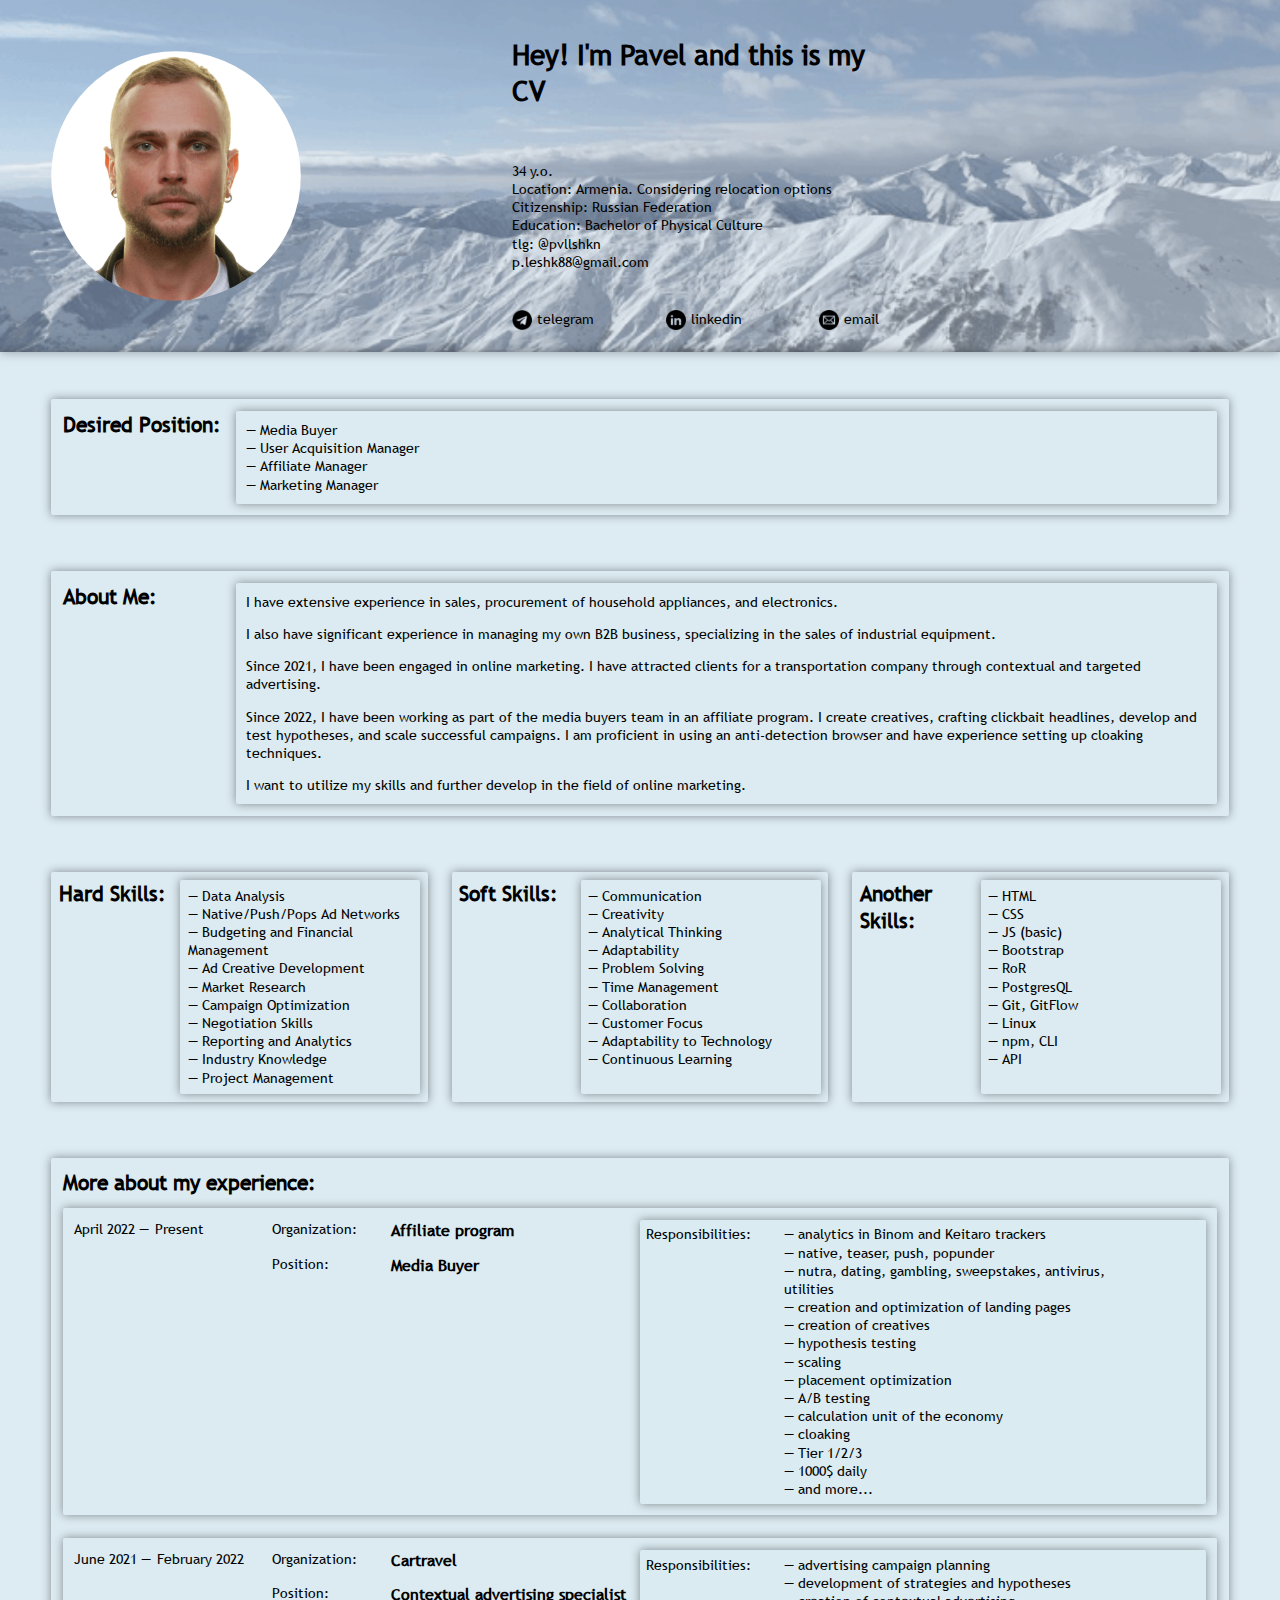
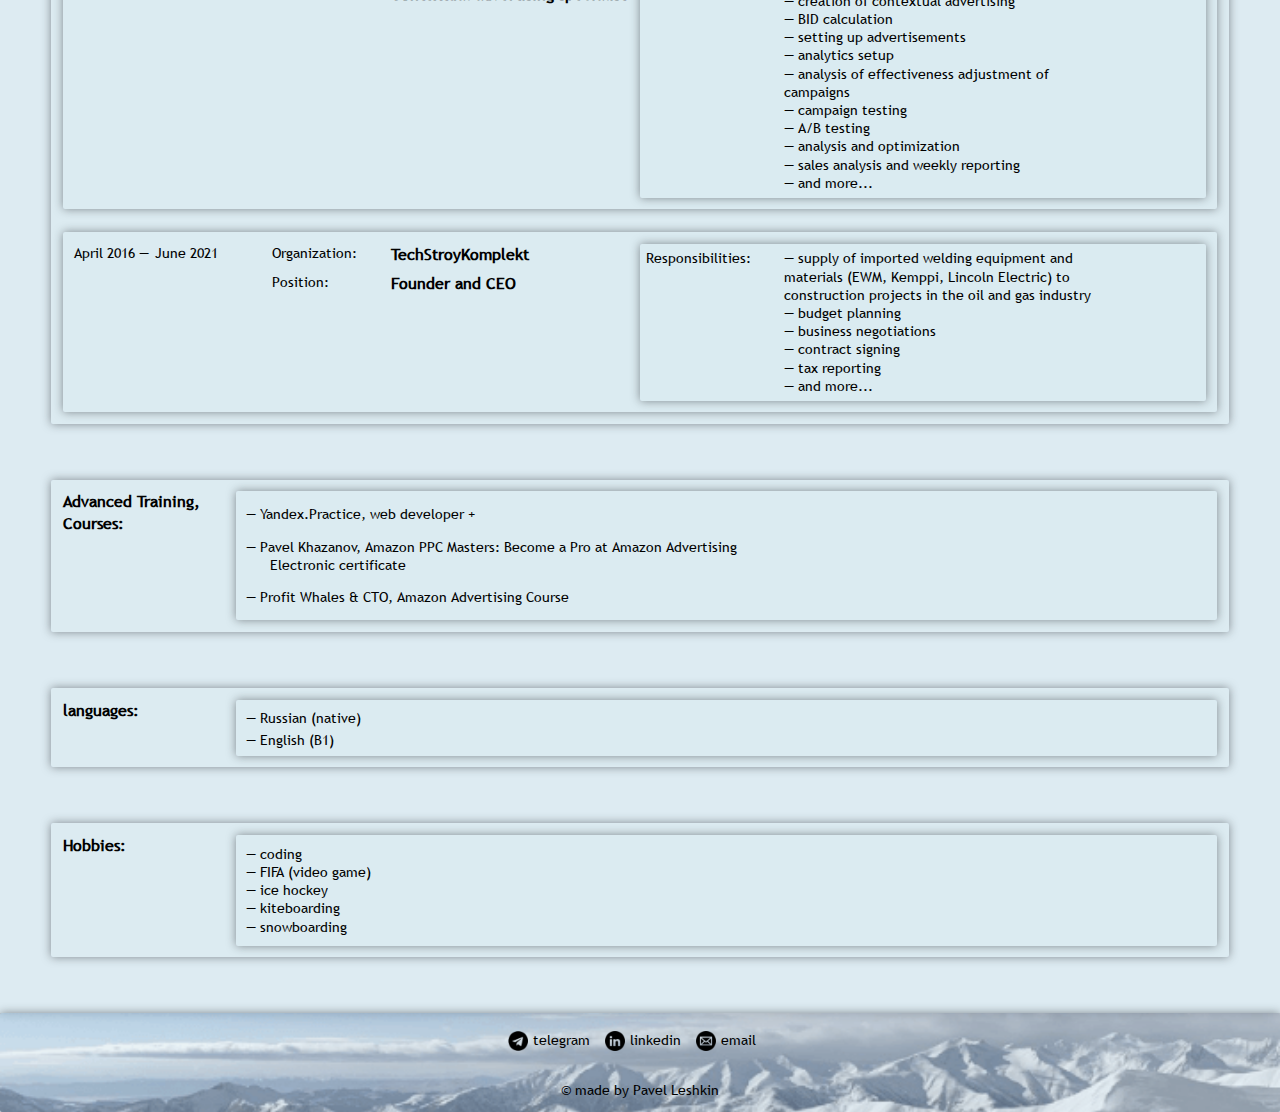
==== index.html @ 6ae7653a "added new name" ====
<!DOCTYPE html>
<html lang="en">

<head>
    <meta charset="UTF-8">
    <meta http-equiv="X-UA-Compatible" content="IE=edge">
    <meta name="viewport" content="width=device-width, initial-scale=1.0">
    <title>CV Leshkin Pavel</title>
    <link rel="stylesheet" href="styles/styles.css">
</head>

<body class="body">

    <header class="header">

        <img class="photo" src="img/me.png">

        <div class="description">

            <h1 class="name">Hey! I'm Pavel and this is my CV</h1>

            <div class="name_description">

                <p class="text">34 y.o.</p>
                <p class="text">Location: Armenia. Considering relocation options</p>
                <p class="text">Citizenship: Russian Federation</p>
                <p class="text">Education: Bachelor of Physical Culture</p>
                <p class="text">tlg: @pvllshkn</p>
                <p class="text">p.leshk88@gmail.com</p>

            </div>

            <div class="contact">

                <div class="contact_links">

                    <a class="contact_link" target="_blank" href="https://t.me/pvllshkn">
                        <img class="contact_icon" src="img/telegramblack.png">
                        telegram</a>

                    <a class="contact_link" target="_blank" href="http://linkedin.com/in/pavel-leshkin">
                        <img class="contact_icon" src="img/linkedinblack.png">
                        linkedin</a>

                    <a class="contact_link" target="_blank" href="mailto:p.leshk88@gmail.com">
                        <img class="contact_icon" src="img/emailblack.png">
                        email</a>

                </div>

            </div>

        </div>

    </header>

    <section class="container">

        <div class="job">

            <h2 class="job_position">Desired Position:</h2>

            <ul class="job_position_text">

                <li>&mdash; Media Buyer</li>
                <li>&mdash; User Acquisition Manager</li>
                <li>&mdash; Affiliate Manager</li>
                <li>&mdash; Marketing Manager</li>

            </ul>

        </div>

        <div class="about">

            <h2 class="adout_title">About Me:</h2>

            <div class="about_description">
                
                <p>I have extensive experience in sales,
                    procurement of household appliances, and electronics.</p>
                <p>
                    I also have significant experience in managing my own B2B business,
                    specializing in the sales of industrial equipment.
                </p>
                <p>
                    Since 2021, I have been engaged in online marketing. I have attracted
                    clients for a transportation company through contextual and targeted advertising.
                </p>
                <p>
                    Since 2022, I have been working as part of the media buyers team in an affiliate program.
                    I create creatives, crafting clickbait headlines, develop and test hypotheses,
                    and scale successful campaigns. I am proficient in using an anti-detection browser and have
                    experience setting up cloaking techniques.
                </p>
                <p>
                    I want to utilize my skills and further develop in the field of online marketing.
                </p>

            </div>

        </div>

        <div class="skills">

            <div class="skills_box">

                <h2 class="skills_title">Hard Skills:</h2>

                <ul class="skills_description">

                    <li>&mdash; Data Analysis</li>
                    <li>&mdash; Native/Push/Pops Ad Networks</li>
                    <li>&mdash; Budgeting and Financial Management</li>
                    <li>&mdash; Ad Creative Development</li>
                    <li>&mdash; Market Research</li>
                    <li>&mdash; Campaign Optimization</li>
                    <li>&mdash; Negotiation Skills</li>
                    <li>&mdash; Reporting and Analytics</li>
                    <li>&mdash; Industry Knowledge</li>
                    <li>&mdash; Project Management</li>

                </ul>

            </div>

            <div class="skills_box">

                <h2 class="skills_title">Soft Skills:</h2>

                <ul class="skills_description">

                    <li>&mdash; Communication</li>
                    <li>&mdash; Creativity</li>
                    <li>&mdash; Analytical Thinking</li>
                    <li>&mdash; Adaptability</li>
                    <li>&mdash; Problem Solving</li>
                    <li>&mdash; Time Management</li>
                    <li>&mdash; Collaboration</li>
                    <li>&mdash; Customer Focus</li>
                    <li>&mdash; Adaptability to Technology</li>
                    <li>&mdash; Continuous Learning</li>

                </ul>

            </div>

            <div class="skills_box">

                <h2 class="skills_title">Another Skills:</h2>

                <ul class="skills_description">

                    <li>&mdash; HTML</li>
                    <li>&mdash; CSS</li>
                    <li>&mdash; JS (basic)</li>
                    <li>&mdash; Bootstrap</li>
                    <li>&mdash; RoR</li>
                    <li>&mdash; PostgresQL</li>
                    <li>&mdash; Git, GitFlow</li>
                    <li>&mdash; Linux</li>
                    <li>&mdash; npm, CLI</li>
                    <li>&mdash; API</li>

                </ul>

            </div>

        </div>


        <div class="experience">

            <h2 class="experience_title">More about my experience:</h2>

            <div class="experience_box">

                <div class="experience_date">

                    <p class="experience_date_start">April 2022 &mdash;</p>
                    <p class="experience_date_end">Present</p>

                </div>

                <div class="experience_text">

                    <div class="experience_text_org">

                        <p>Organization: </p>
                        <h3>Affiliate program</h3>

                    </div>

                    <div class="experience_text_pos">

                        <p>Position: </p>
                        <h3>Media Buyer</h3>

                    </div>

                </div>

                <div class="experience_respons">

                    <p class="experience_respons_title">Responsibilities:</p>

                    <div class="experience_respons_text">

                        <p>&mdash; analytics in Binom and Keitaro trackers</p>
                        <p>&mdash; native, teaser, push, popunder</p>
                        <p>&mdash; nutra, dating, gambling, sweepstakes, antivirus, utilities</p>
                        <p>&mdash; creation and optimization of landing pages</p>
                        <p>&mdash; creation of creatives</p>
                        <p>&mdash; hypothesis testing</p>
                        <p>&mdash; scaling</p>
                        <p>&mdash; placement optimization</p>
                        <p>&mdash; A/B testing</p>
                        <p>&mdash; calculation unit of the economy</p>
                        <p>&mdash; cloaking</p>
                        <p>&mdash; Tier 1/2/3</p>
                        <p>&mdash; 1000$ daily</p>
                        <p>&mdash; and more...</p>

                    </div>

                </div>

            </div>

            <div class="experience_box">

                <div class="experience_date">

                    <p class="experience_date_start">June 2021 &mdash;</p>
                    <p class="experience_date_end">February 2022</p>

                </div>

                <div class="experience_text">

                    <div class="experience_text_org">

                        <p>Organization: </p>
                        <h3>Cartravel</h3>

                    </div>

                    <div class="experience_text_pos">

                        <p>Position: </p>
                        <h3>Contextual advertising specialist</h3>

                    </div>

                </div>

                <div class="experience_respons">

                    <p class="experience_respons_title">Responsibilities:</p>

                    <div class="experience_respons_text">

                        <p>&mdash; advertising campaign planning</p>
                        <p>&mdash; development of strategies and hypotheses</p>
                        <p>&mdash; creation of contextual advertising</p>
                        <p>&mdash; BID calculation</p>
                        <p>&mdash; setting up advertisements</p>
                        <p>&mdash; analytics setup</p>
                        <p>&mdash; analysis of effectiveness adjustment of campaigns</p>
                        <p>&mdash; campaign testing</p>
                        <p>&mdash; A/B testing</p>
                        <p>&mdash; analysis and optimization</p>
                        <p>&mdash; sales analysis and weekly reporting</p>
                        <p>&mdash; and more...</p>

                    </div>

                </div>

            </div>

            <div class="experience_box">

                <div class="experience_date">

                    <p class="experience_date_start">April 2016 &mdash;</p>
                    <p class="experience_date_end">June 2021</p>

                </div>

                <div class="experience_text">

                    <div class="experience_text_org">

                        <p>Organization: </p>
                        <h3>TechStroyKomplekt</h3>

                    </div>

                    <div class="experience_text_pos">

                        <p>Position: </p>
                        <h3>Founder and CEO</h3>

                    </div>

                </div>

                <div class="experience_respons">

                    <p class="experience_respons_title">Responsibilities:</p>

                    <div class="experience_respons_text">

                        <p>&mdash; supply of imported welding equipment and materials
                            (EWM, Kemppi, Lincoln Electric) to construction
                            projects in the oil and gas industry</p>
                        <p>&mdash; budget planning</p>
                        <p>&mdash; business negotiations</p>
                        <p>&mdash; contract signing</p>
                        <p>&mdash; tax reporting</p>
                        <p>&mdash; and more...</p>

                    </div>

                </div>

            </div>


        </div>

        <div class="training">

            <h3 class="training_title">Advanced Training, Courses:</h3>

            <div class="training_box">

                <div class="training_desccription">

                    <p>&mdash; Yandex.Practice, web developer +</p>

                </div>

                <div class="training_desccription">

                    <p>&mdash; Pavel Khazanov, Amazon PPC Masters: Become a Pro at Amazon Advertising</p>

                    <a class="training_link"
                        href="https://www.udemy.com/certificate/UC-a00df7f3-8e9f-4298-9ca5-bf62d3773123/"
                        target="_blank">
                        Electronic certificate
                    </a>

                </div>

                <div class="training_desccription">

                    <p>&mdash; Profit Whales & CTO, Amazon Advertising Course</p>

                </div>

            </div>

        </div>

        <div class="languages">

            <h3 class="languages_title">languages:</h3>

            <div class="languages_text">

                <p>&mdash; Russian (native)</p>
                <p>&mdash; English (B1)</p>

            </div>

        </div>

        <div class="hobbies">

            <h3 class="hobbies_title">Hobbies:</h3>

            <div class="hobbies_description">

                <p>&mdash; coding</p>
                <p>&mdash; FIFA (video game)</p>
                <p>&mdash; ice hockey</p>
                <p>&mdash; kiteboarding</p>
                <p>&mdash; snowboarding</p>

            </div>

        </div>





    </section>

    <footer class="footer">

        <div class="footer_links">

            <a class="footer_link" target="_blank" href="https://t.me/pvllshkn">
                <img class="footer_icon" src="img/telegramblack.png">
                telegram</a>

            <a class="footer_link" target="_blank" href="http://linkedin.com/in/pavel-leshkin">
                <img class="footer_icon" src="img/linkedinblack.png">
                linkedin</a>

            <a class="footer_link" target="_blank" href="mailto:p.leshk88@gmail.com">
                <img class="footer_icon" src="img/emailblack.png">
                email</a>

        </div>

        <p>&copy; made by Pavel Leshkin</p>

    </footer>

</body>

</html>
---- styles/styles.css ----
@font-face {
    font-family: 'Trebuchet MS';
    font-style: normal;
    font-weight: normal;
    src: local('Trebuchet MS'), url('../fonts/trebuc.woff') format('woff');
}


@font-face {
    font-family: 'Trebuchet MS Italic';
    font-style: normal;
    font-weight: normal;
    src: local('Trebuchet MS Italic'), url('../fonts/Trebuchet-MS-Italic.woff') format('woff');
}

body {
    max-width: 1440px;
    font-family: 'Trebuchet MS', 'Trebuchet MS Italic', Helvetica, sans-serif;
    font-size: 14px;
    line-height: 1.3;
    display: grid;
    grid-template-columns: auto;
    margin: 0 auto;
    padding: 0;
    background-color: rgba(218, 232, 240, 0.812);
}

div {
    box-sizing: border-box;
}

a {
    text-decoration: none;
    cursor: pointer;
    color: inherit;
    margin: 5px 0;
}

a:hover {
    color: gray;
}

ul,
p,
h2,
h3 {
    margin: 0;
    padding: 0;
}

li {
    list-style-type: none;
}

.container {
    display: grid;
    grid-template-columns: auto;
    gap: 4em;
    padding: 0 4%;
    background-color: rgba(210, 231, 243, 0.213);
    box-shadow: 0 0 10px rgba(36, 40, 43, 0.5);
}

.header {
    background-image: url(../img/back2\ 2.png);
    background-size: cover;
    background-repeat: no-repeat;
    background-position: center;
    display: grid;
    grid-template-columns: 40% 60%;
    padding: 5px auto 5em 5em;
    justify-content: space-between;
    align-content: center;
    box-shadow: 0 0 10px rgba(36, 40, 43, 0.5);
}

.photo {
    max-width: 250px;
    max-height: 250px;
    border-radius: 50%;
    padding: 10%;
}

.description {
    display: flex;
    flex-direction: column;
    flex-wrap: wrap;
    justify-content: space-around;
    box-sizing: border-box;
}

.name {
    width: 50%;
    font-size: 2em;
}

.contact_links {
    display: grid;
    grid-template-columns: 20% 20% 20%;
}

.contact_link {
    display: flex;
    flex-direction: row;
    flex-wrap: nowrap;
    align-content: center;
    max-width: 30%;
}

.contact_icon {
    max-width: 20px;
    margin-right: 5px;
}

.job {
    max-width: 100%;
    display: grid;
    grid-template-columns: 15% 85%;
    box-sizing: border-box;
    margin: 4% 0 0;
    padding: 1%;
    border-radius: 2px;
    background-color: rgba(218, 234, 242, 0.213);
    box-shadow: 0 0 10px rgba(36, 40, 43, 0.5);
}

.job_position_text {
    padding: 1%;
    border-radius: 2px;
    background-color: rgba(218, 234, 242, 0.213);
    box-shadow: 0 0 10px rgba(36, 40, 43, 0.5);
}

.about {
    display: grid;
    grid-template-columns: 15% 85%;
    padding: 1% 1% 1%;
    box-sizing: border-box;
    border-radius: 2px;
    background-color: rgba(218, 234, 242, 0.213);
    box-shadow: 0 0 10px rgba(36, 40, 43, 0.5);
}

.about_description {
    display: flex;
    flex-direction: column;
    gap: 1em;
    padding: 1%;
    border-radius: 2px;
    background-color: rgba(218, 234, 242, 0.213);
    box-shadow: 0 0 10px rgba(36, 40, 43, 0.5);
}

.skills {
    display: grid;
    grid-template-columns: repeat(3, 32%);
    margin: 0;
    box-sizing: border-box;
    border-radius: 2px;
    justify-content: space-between;
}

.skills_box {
    display: flex;
    flex-direction: row;
    width: 100%;
    padding: 2%;
    border-radius: 2px;
    background-color: rgba(218, 234, 242, 0.213);
    box-shadow: 0 0 10px rgba(36, 40, 43, 0.5);
}

.skills_title {
    margin: 0;
    width: 35%;
}

.skills_description {
    width: 65%;
    padding: 2%;
    border-radius: 2px;
    background-color: rgba(218, 234, 242, 0.213);
    box-shadow: 0 0 10px rgba(36, 40, 43, 0.5);
}

.experience {
    display: flex;
    flex-direction: column;
    box-sizing: border-box;
    padding: 1% 1% 0;
    border-radius: 2px;
    background-color: rgba(218, 234, 242, 0.213);
    box-shadow: 0 0 10px rgba(36, 40, 43, 0.5);
}

.experience_title {
    margin: 0;
}

.experience_box {
    display: grid;
    grid-template-columns: 15% 30% 50%;
    gap: 1%;
    justify-content: space-between;
    margin: 1% 0;
    padding: 1%;
    border-radius: 2px;
    background-color: rgba(218, 234, 242, 0.213);
    box-shadow: 0 0 10px rgba(36, 40, 43, 0.5);
}

.experience_date {
    display: flex;
    flex-direction: row;
    flex-wrap: wrap;
    gap: 3%;
}

.experience_text {
    display: flex;
    flex-direction: column;
    gap: 10%;
    height: 50%;
    margin: 0;
}

.experience_text_org {
    display: grid;
    grid-template-columns: 30% 70%;
    gap: 5%;
}

.experience_text_pos {
    display: grid;
    grid-template-columns: 30% 70%;
    gap: 5%;
}

.experience_respons {
    display: grid;
    grid-template-columns: 25% 60%;
    padding: 1%;
    border-radius: 2px;
    background-color: rgba(218, 234, 242, 0.213);
    box-shadow: 0 0 10px rgba(36, 40, 43, 0.5);
}

.training {
    display: grid;
    grid-template-columns: 15% 85%;
    padding: 1%;
    border-radius: 2px;
    background-color: rgba(218, 234, 242, 0.213);
    box-shadow: 0 0 10px rgba(36, 40, 43, 0.5);
}

.training_box {
    display: grid;
    grid-template-rows: repeat(3, 1fr);
    gap: 10%;
    margin: 0;
    align-items: center;
    padding: 1%;
    border-radius: 2px;
    background-color: rgba(218, 234, 242, 0.213);
    box-shadow: 0 0 10px rgba(36, 40, 43, 0.5);
}

.training_link {
    margin-left: 2.5%;
}

.languages {
    display: grid;
    grid-template-columns: 15% 85%;
    padding: 1%;
    border-radius: 2px;
    background-color: rgba(218, 234, 242, 0.213);
    box-shadow: 0 0 10px rgba(36, 40, 43, 0.5);
}

.languages_text {
    display: grid;
    grid-template-rows: repeat(2, 1fr);
    gap: 10%;
    padding: 1%;
    border-radius: 2px;
    background-color: rgba(218, 234, 242, 0.213);
    box-shadow: 0 0 10px rgba(36, 40, 43, 0.5);
}

.hobbies {
    display: grid;
    grid-template-columns: 15% 85%;
    margin-bottom: 4em;
    padding: 1%;
    border-radius: 2px;
    background-color: rgba(218, 234, 242, 0.213);
    box-shadow: 0 0 10px rgba(36, 40, 43, 0.5);

}

.hobbies_description {
    display: flex;
    flex-direction: column;
    padding: 1%;
    border-radius: 2px;
    background-color: rgba(218, 234, 242, 0.213);
    box-shadow: 0 0 10px rgba(36, 40, 43, 0.5);
}

.footer {
    background-image: url(../img/back2\ 2.png);
    background-size: cover;
    background-repeat: no-repeat;
    background-position: center;
    max-width: 1440px;
    display: flex;
    flex-direction: column;
    flex-wrap: wrap;
    align-items: center;
    margin: 0;
    max-width: 100%;
    padding: 1%;
    border-radius: 2px;
    background-color: rgba(218, 234, 242, 0.213);
    box-shadow: 0 0 10px rgba(36, 40, 43, 0.5);
}

.footer_links {
    display: flex;
    flex-direction: row;
    flex-wrap: wrap;
    width: 60%;
    justify-content: center;
    margin-bottom: 2%;
}

.footer_link {
    display: flex;
    flex-direction: row;
    flex-wrap: nowrap;
    margin-right: 15px;
}

.footer_icon {
    max-width: 20px;
    margin-right: 5px;
}



@media screen and (max-width: 1024px) {

    .container {
        padding: 0 2%;
        gap: 3em;
    }

    .experience_date {
        display: block;
    }

}

@media screen and (max-width: 820px) {

    .photo {
        max-width: 200px;
    }

    .contact {
        grid-template-columns: 20% 40%;
        gap: 1em;
    }
    .experience_box {
        grid-template-columns: 15% 25% 55%;
    }

    .experience_text_org {
        display: flex;
        flex-direction: column;
    }

    .experience_text_pos {
        display: flex;
        flex-direction: column;
    }

    .experience_respons {
        gap: 5%;
    }
}

@media screen and (max-width: 620px) {

    .body {
        font-size: 1.1em;
    }

    .header {
        display: flex;
        flex-direction: column;
        justify-content: center;
        flex-direction: column;
    }


    .photo {
        max-width: 200px;
        margin: 0 auto;
    }

    .description {
        flex-direction: column;
        margin: 0 auto;
        padding: 2%;
    }

    .name {
        width: 100%;
        text-align: center;

    }

    .contact_links {
        grid-template-columns: 30% 30% 30%;
        justify-content: space-around;
    }

    .job {
        grid-template-columns: 40% 60%;
    }

    .about {
        display: flex;
        flex-direction: column;
    }

    .skills {
        display: flex;
        flex-direction: column; 
    }

    .experience_box {
        display: flex;
        flex-direction: column;
        gap: 1.5em;
        margin-bottom: 1.5em;
    }

    .experience_respons {
        grid-template-columns: 35% 60%;
    }

    .training {
        display: flex;
        flex-direction: column;
    }

    .training_box {
        gap: 5%;
    }

    .languages {
        grid-template-columns: 40% 60%;
    }

    .hobbies {
        grid-template-columns: 40% 60%;
    }

    .footer {
        height: 6em;
    }

    .footer_links {
        width: 100%;
    }

}

@media screen and (max-width: 414px) {
    
    .container {
        display: flex;
        flex-direction: column;
        padding: 0 1%;
        gap: 2.5em;
    }

    .job {
        margin-top: 2.5em;
    }

    .about_description {
        width: 100%;
    }

    .skills {
        gap: 2em;
    }

    .experience {
        gap: 1em;
    }

}
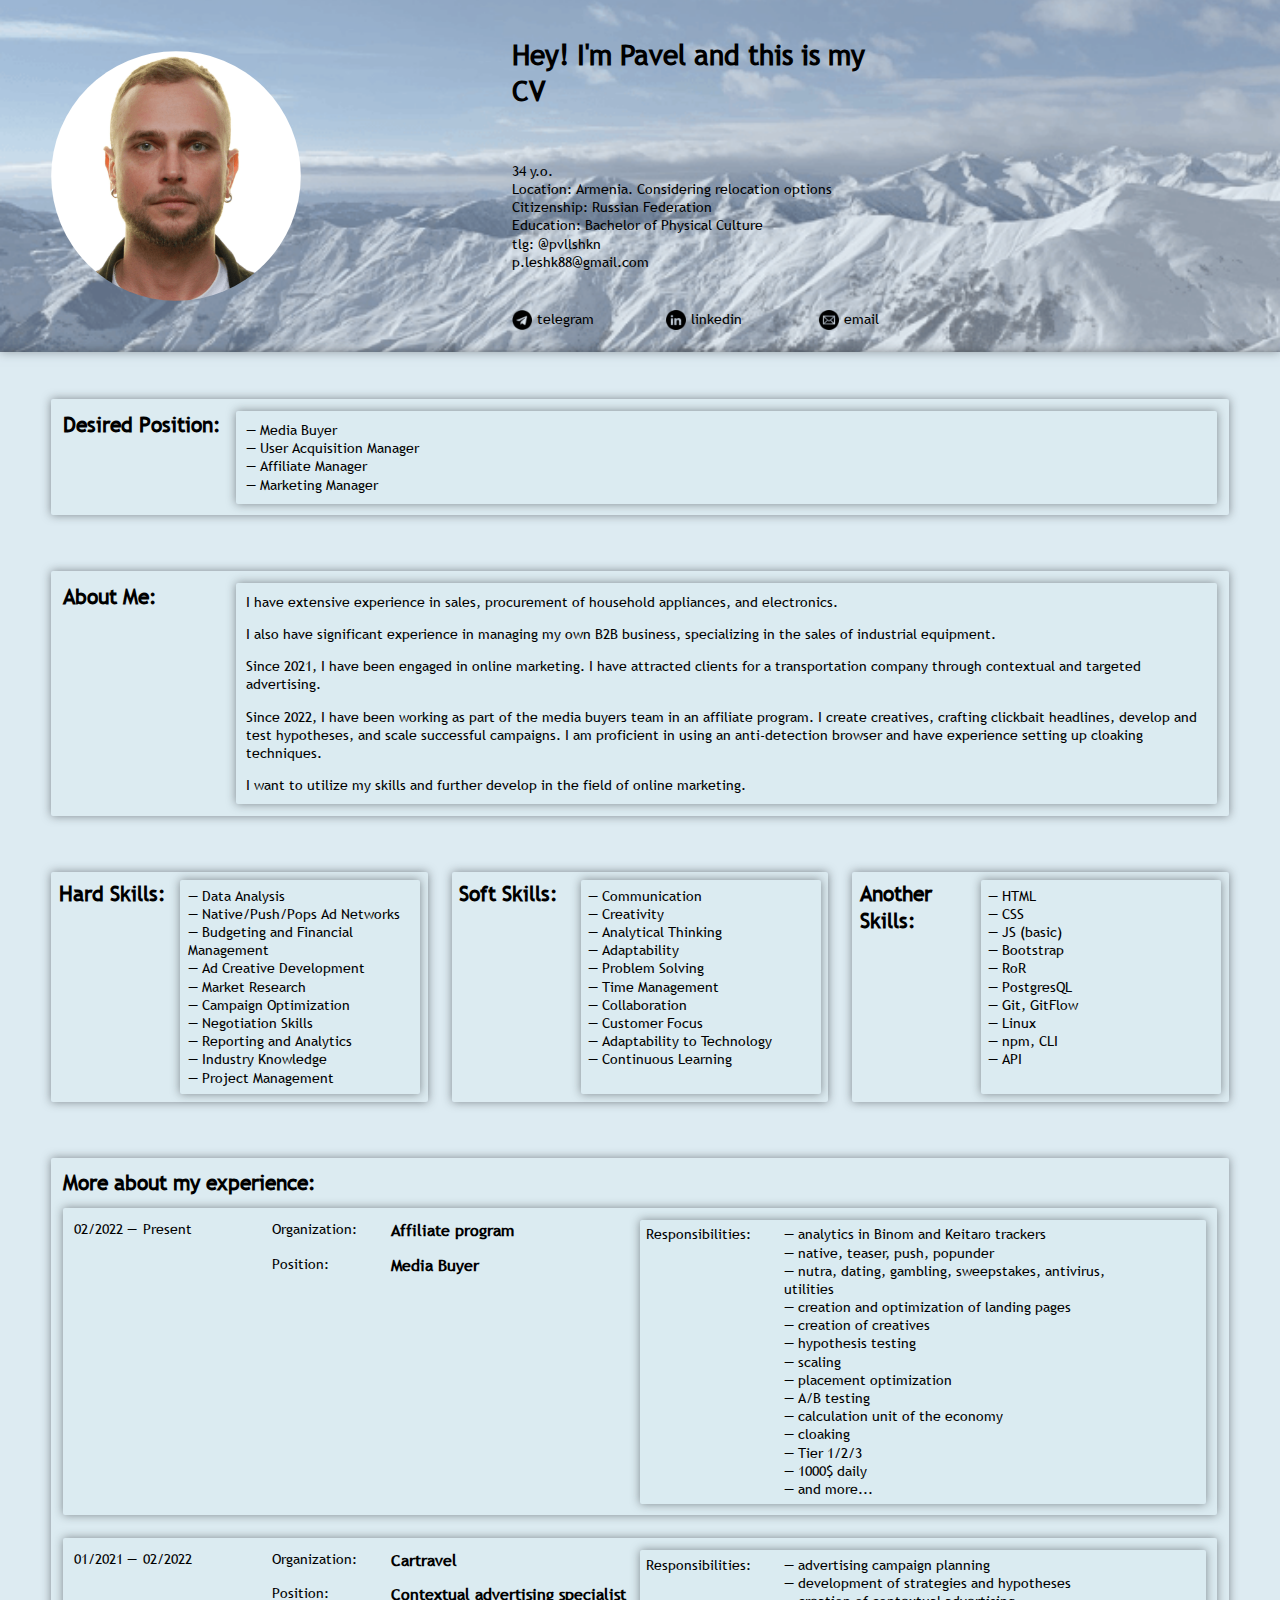
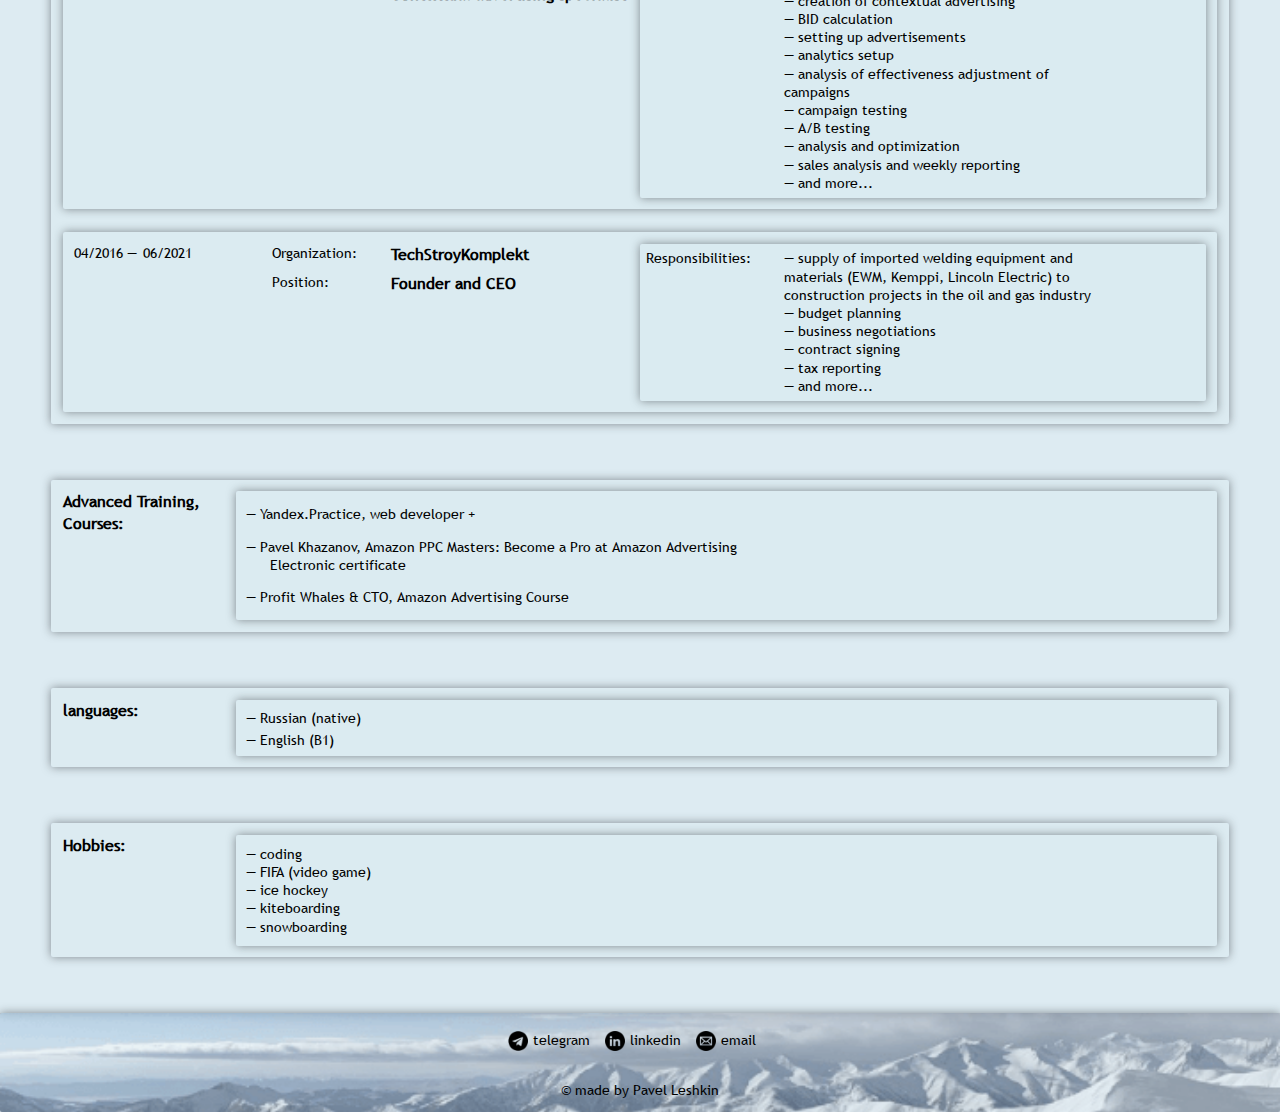
==== commit 3defd46f: "added nrw job date" ====
--- a/index.html
+++ b/index.html
@@ -177,7 +177,7 @@
 
                 <div class="experience_date">
 
-                    <p class="experience_date_start">April 2022 &mdash;</p>
+                    <p class="experience_date_start">02/2022 &mdash;</p>
                     <p class="experience_date_end">Present</p>
 
                 </div>
@@ -231,8 +231,8 @@
 
                 <div class="experience_date">
 
-                    <p class="experience_date_start">June 2021 &mdash;</p>
-                    <p class="experience_date_end">February 2022</p>
+                    <p class="experience_date_start">01/2021 &mdash;</p>
+                    <p class="experience_date_end">02/2022</p>
 
                 </div>
 
@@ -283,8 +283,8 @@
 
                 <div class="experience_date">
 
-                    <p class="experience_date_start">April 2016 &mdash;</p>
-                    <p class="experience_date_end">June 2021</p>
+                    <p class="experience_date_start">04/2016 &mdash;</p>
+                    <p class="experience_date_end">06/2021</p>
 
                 </div>
 
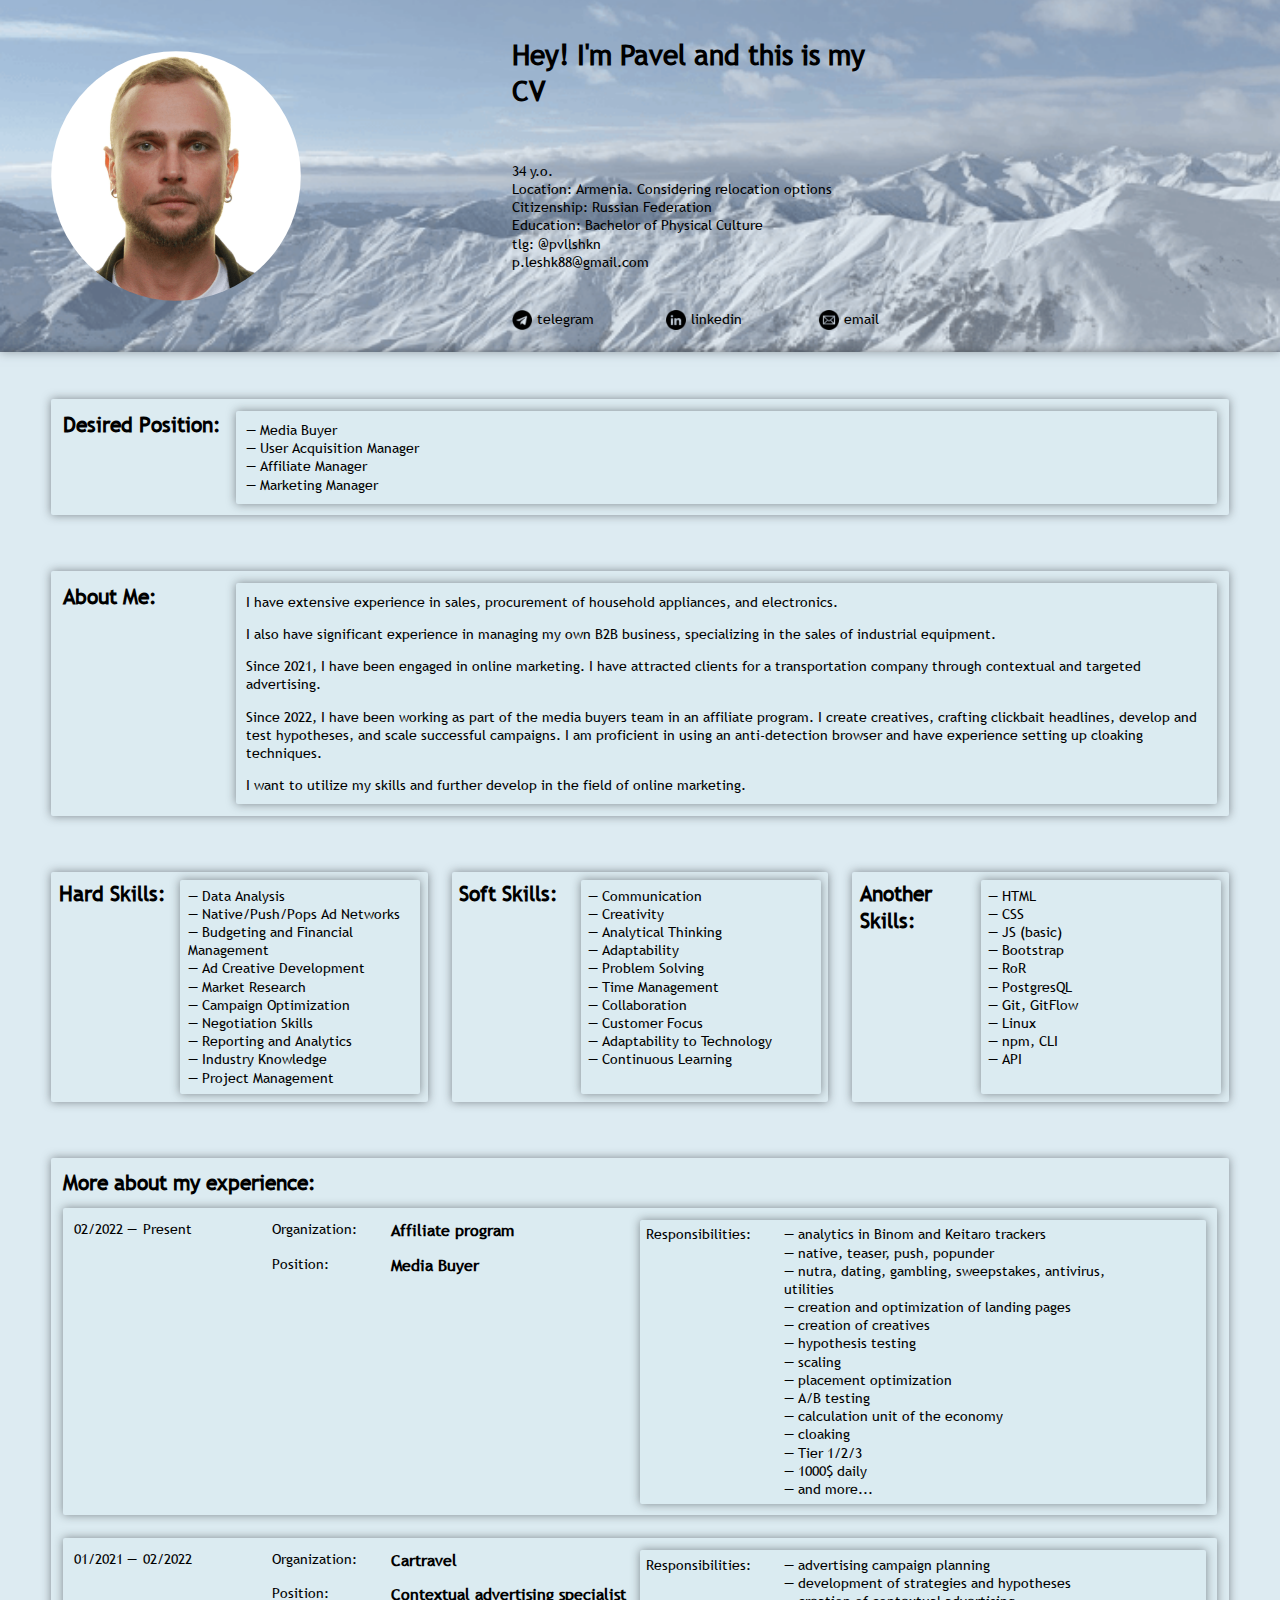
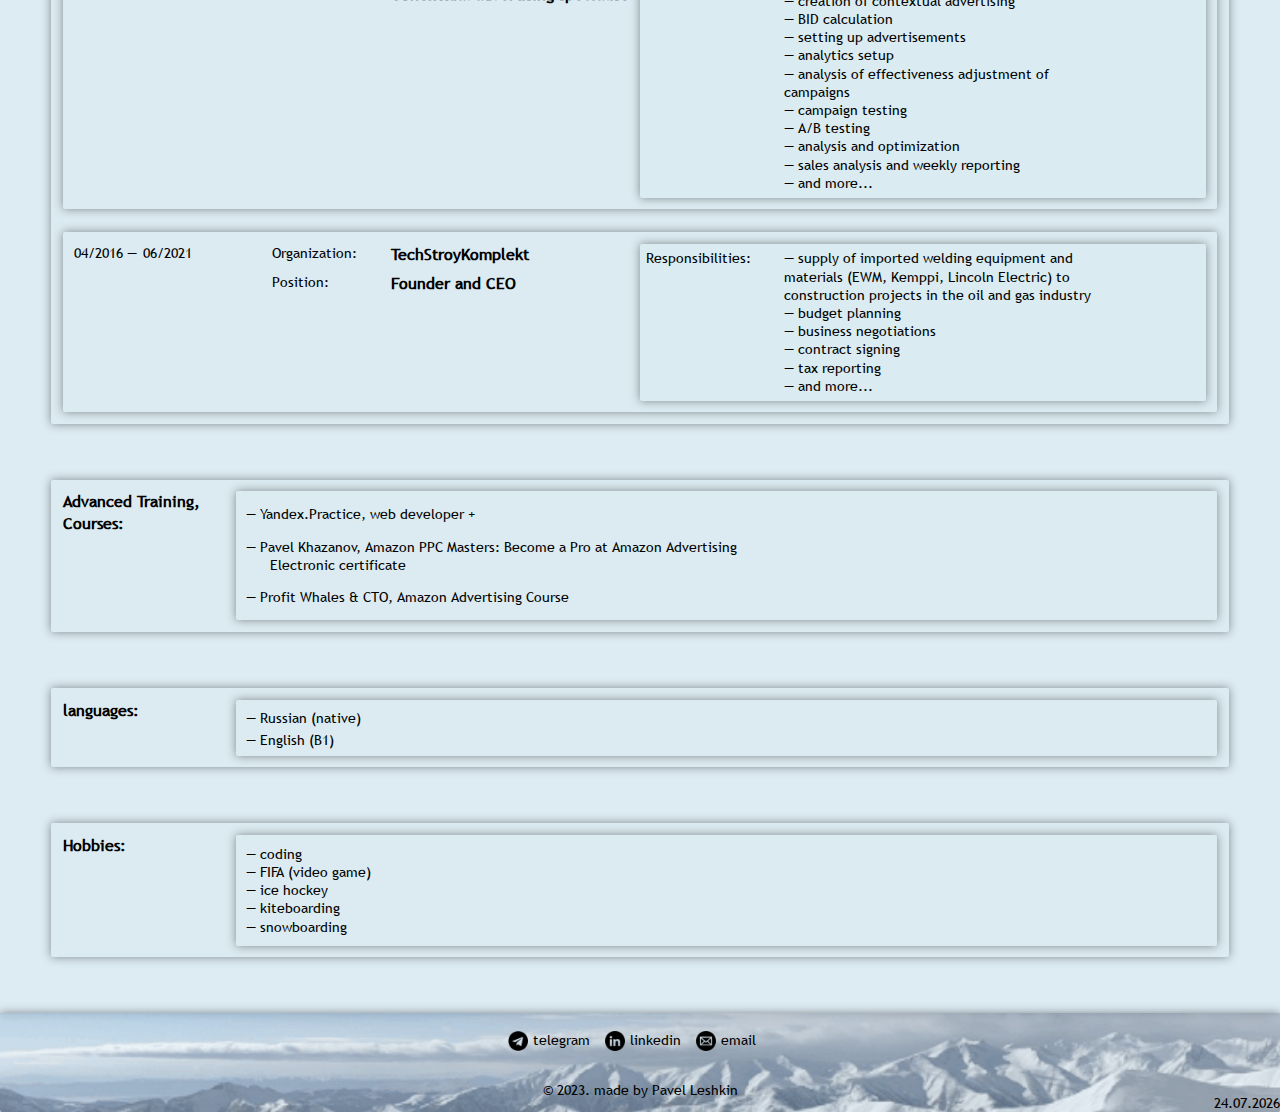
==== commit be3d6f91: "added datetime" ====
--- a/index.html
+++ b/index.html
@@ -417,10 +417,16 @@
 
         </div>
 
-        <p>&copy; made by Pavel Leshkin</p>
+        <p>&copy; 2023. made by Pavel Leshkin</p>
+        <span class="datetime" id="datetime"></span>
 
     </footer>
 
+    <script>
+        var dt = new Date();
+        document.getElementById("datetime").innerHTML = ((("0" + dt.getDate()).slice(-2)) + "." + ("0" + (dt.getMonth() + 1)).slice(-2)) + "." + (dt.getFullYear());
+    </script>
+
 </body>
 
 </html>--- a/styles/styles.css
+++ b/styles/styles.css
@@ -325,6 +325,14 @@
     border-radius: 2px;
     background-color: rgba(218, 234, 242, 0.213);
     box-shadow: 0 0 10px rgba(36, 40, 43, 0.5);
+    position: relative;
+}
+
+.datetime {
+    position: absolute;
+    right: 0;
+    bottom: 0;
+    font-size: 14px;
 }
 
 .footer_links {
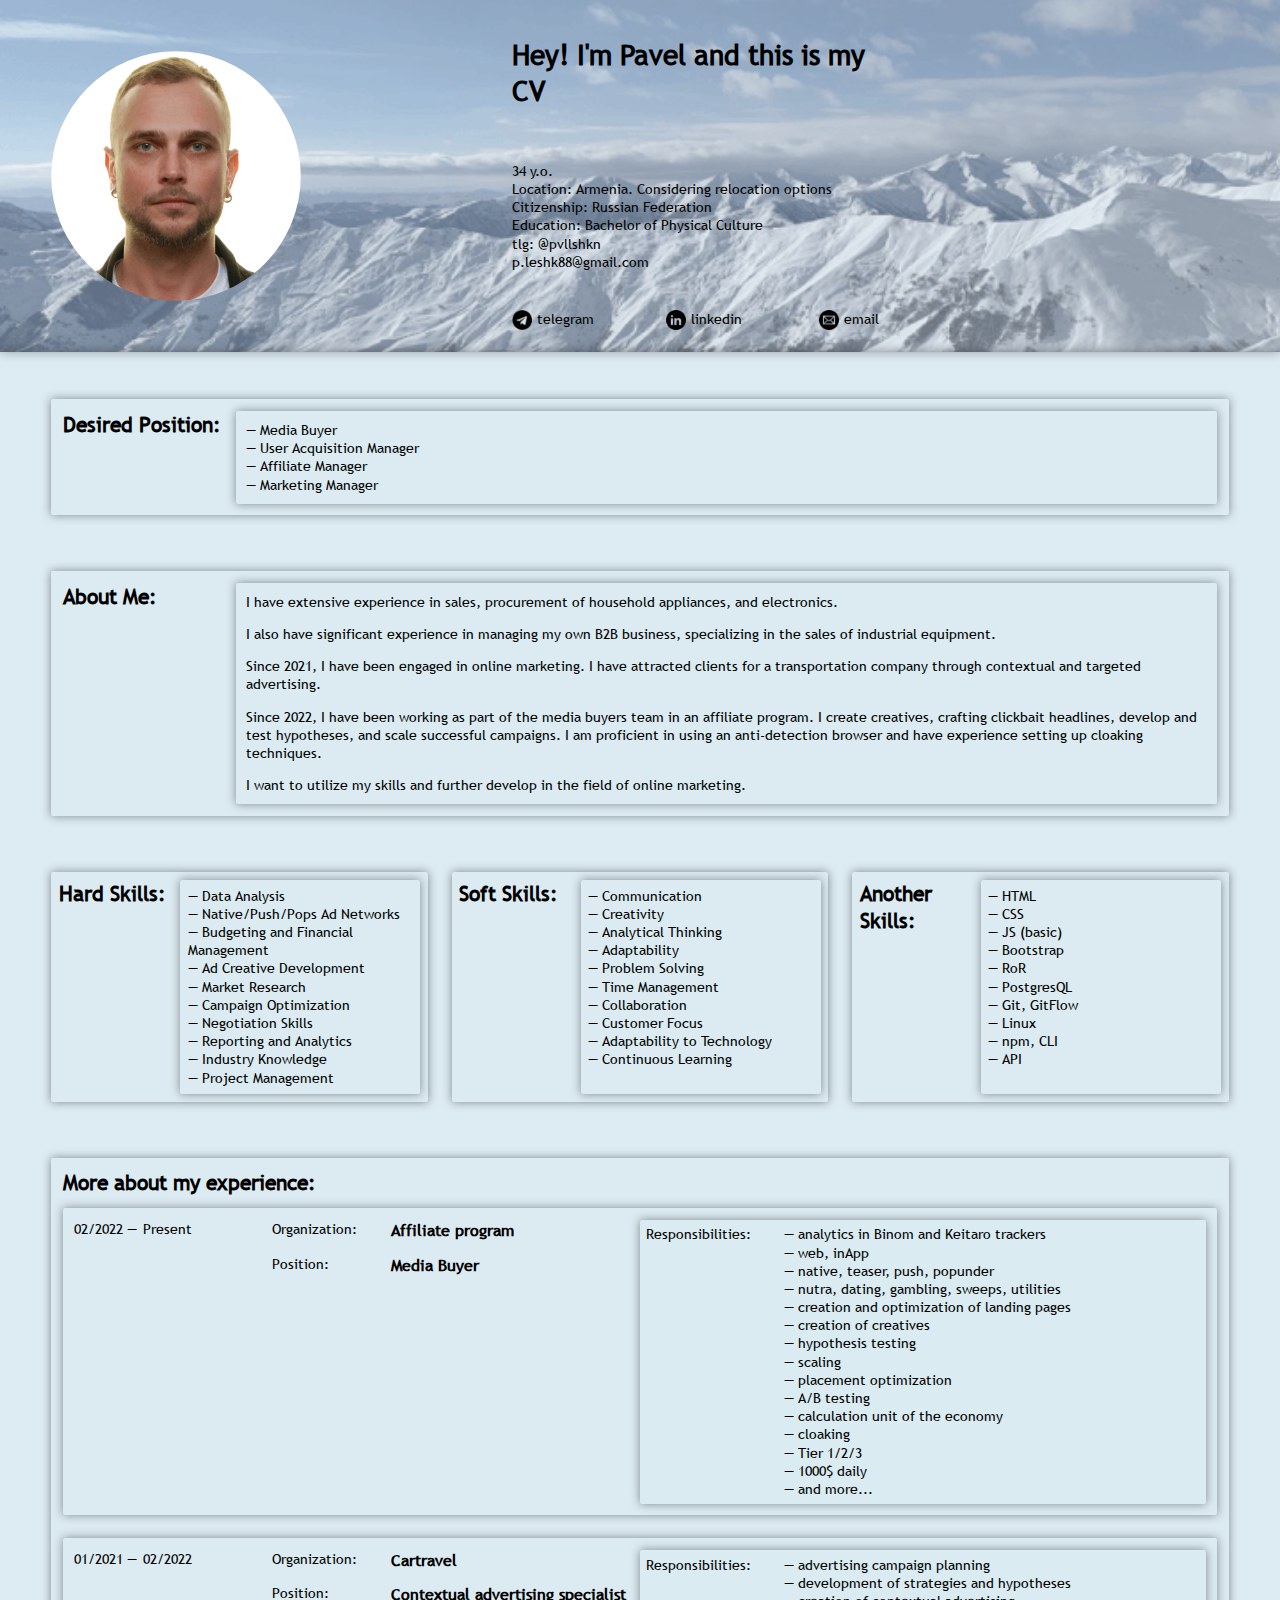
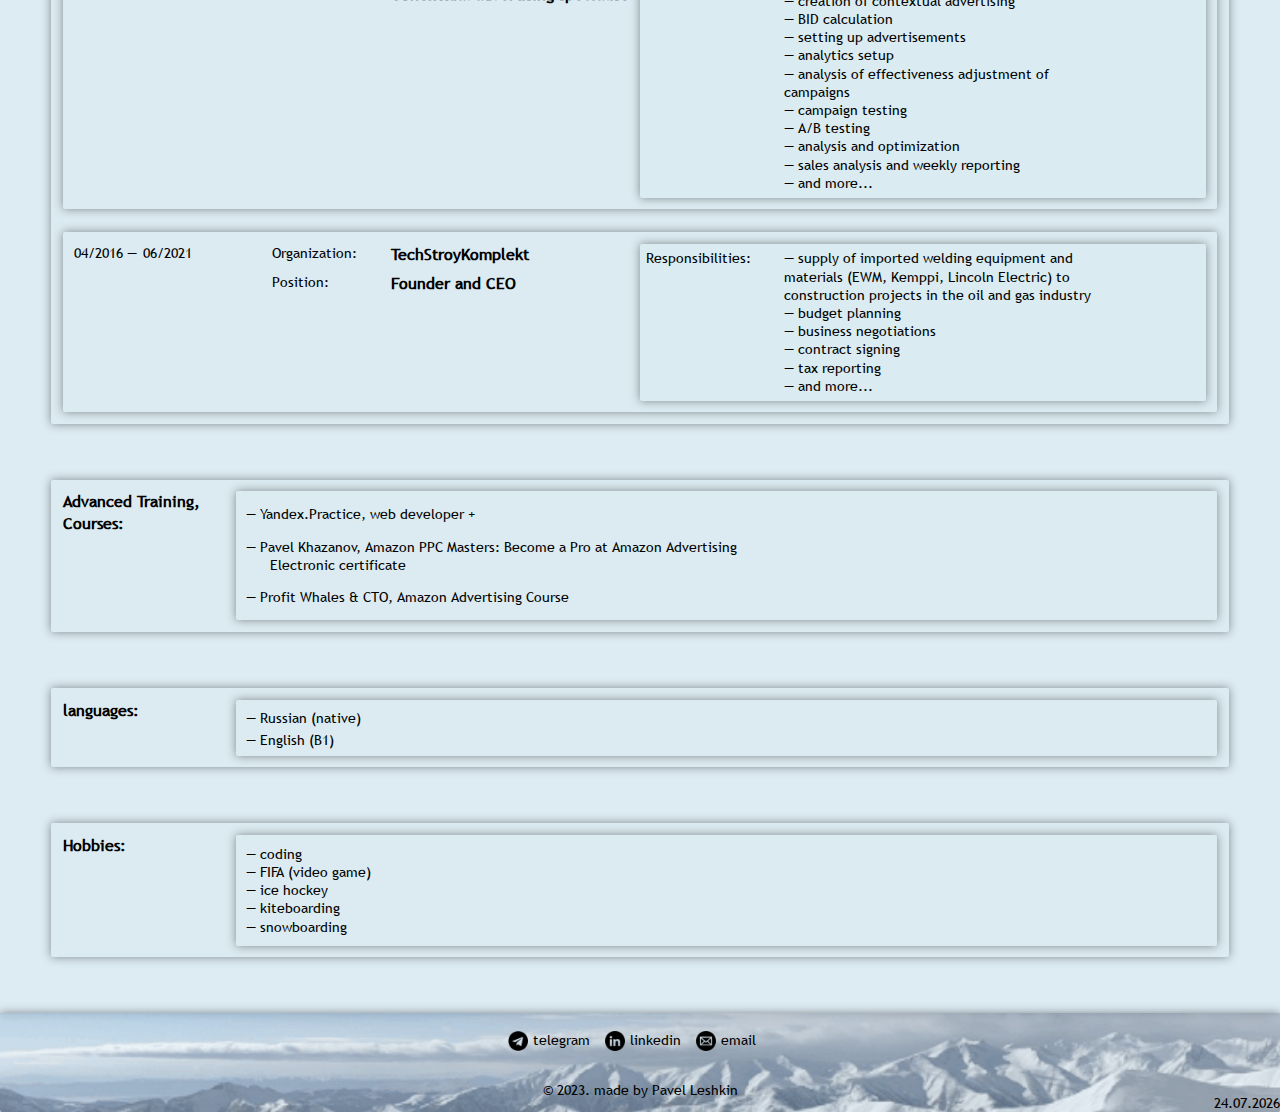
==== commit e22142d6: "added new font-sizing" ====
--- a/index.html
+++ b/index.html
@@ -6,6 +6,7 @@
     <meta http-equiv="X-UA-Compatible" content="IE=edge">
     <meta name="viewport" content="width=device-width, initial-scale=1.0">
     <title>CV Leshkin Pavel</title>
+    <link type="image/x-icon" href="img/icons8-резюме-100.png"  rel="shortcut icon">
     <link rel="stylesheet" href="styles/styles.css">
 </head>
 
@@ -207,8 +208,9 @@
                     <div class="experience_respons_text">
 
                         <p>&mdash; analytics in Binom and Keitaro trackers</p>
+                        <p>&mdash; web, inApp</p>
                         <p>&mdash; native, teaser, push, popunder</p>
-                        <p>&mdash; nutra, dating, gambling, sweepstakes, antivirus, utilities</p>
+                        <p>&mdash; nutra, dating, gambling, sweeps, utilities</p>
                         <p>&mdash; creation and optimization of landing pages</p>
                         <p>&mdash; creation of creatives</p>
                         <p>&mdash; hypothesis testing</p>
--- a/styles/styles.css
+++ b/styles/styles.css
@@ -402,10 +402,6 @@
 
 @media screen and (max-width: 620px) {
 
-    .body {
-        font-size: 1.1em;
-    }
-
     .header {
         display: flex;
         flex-direction: column;
@@ -421,18 +417,22 @@
 
     .description {
         flex-direction: column;
+        width: 85%;
         margin: 0 auto;
-        padding: 2%;
     }
 
     .name {
-        width: 100%;
+        width: 70%;
+        margin: 0 auto;
         text-align: center;
-
+    }
+
+    .name_description {
+        margin: 5% auto;
     }
 
     .contact_links {
-        grid-template-columns: 30% 30% 30%;
+        grid-template-columns: 25% 25% 25%;
         justify-content: space-around;
     }
 
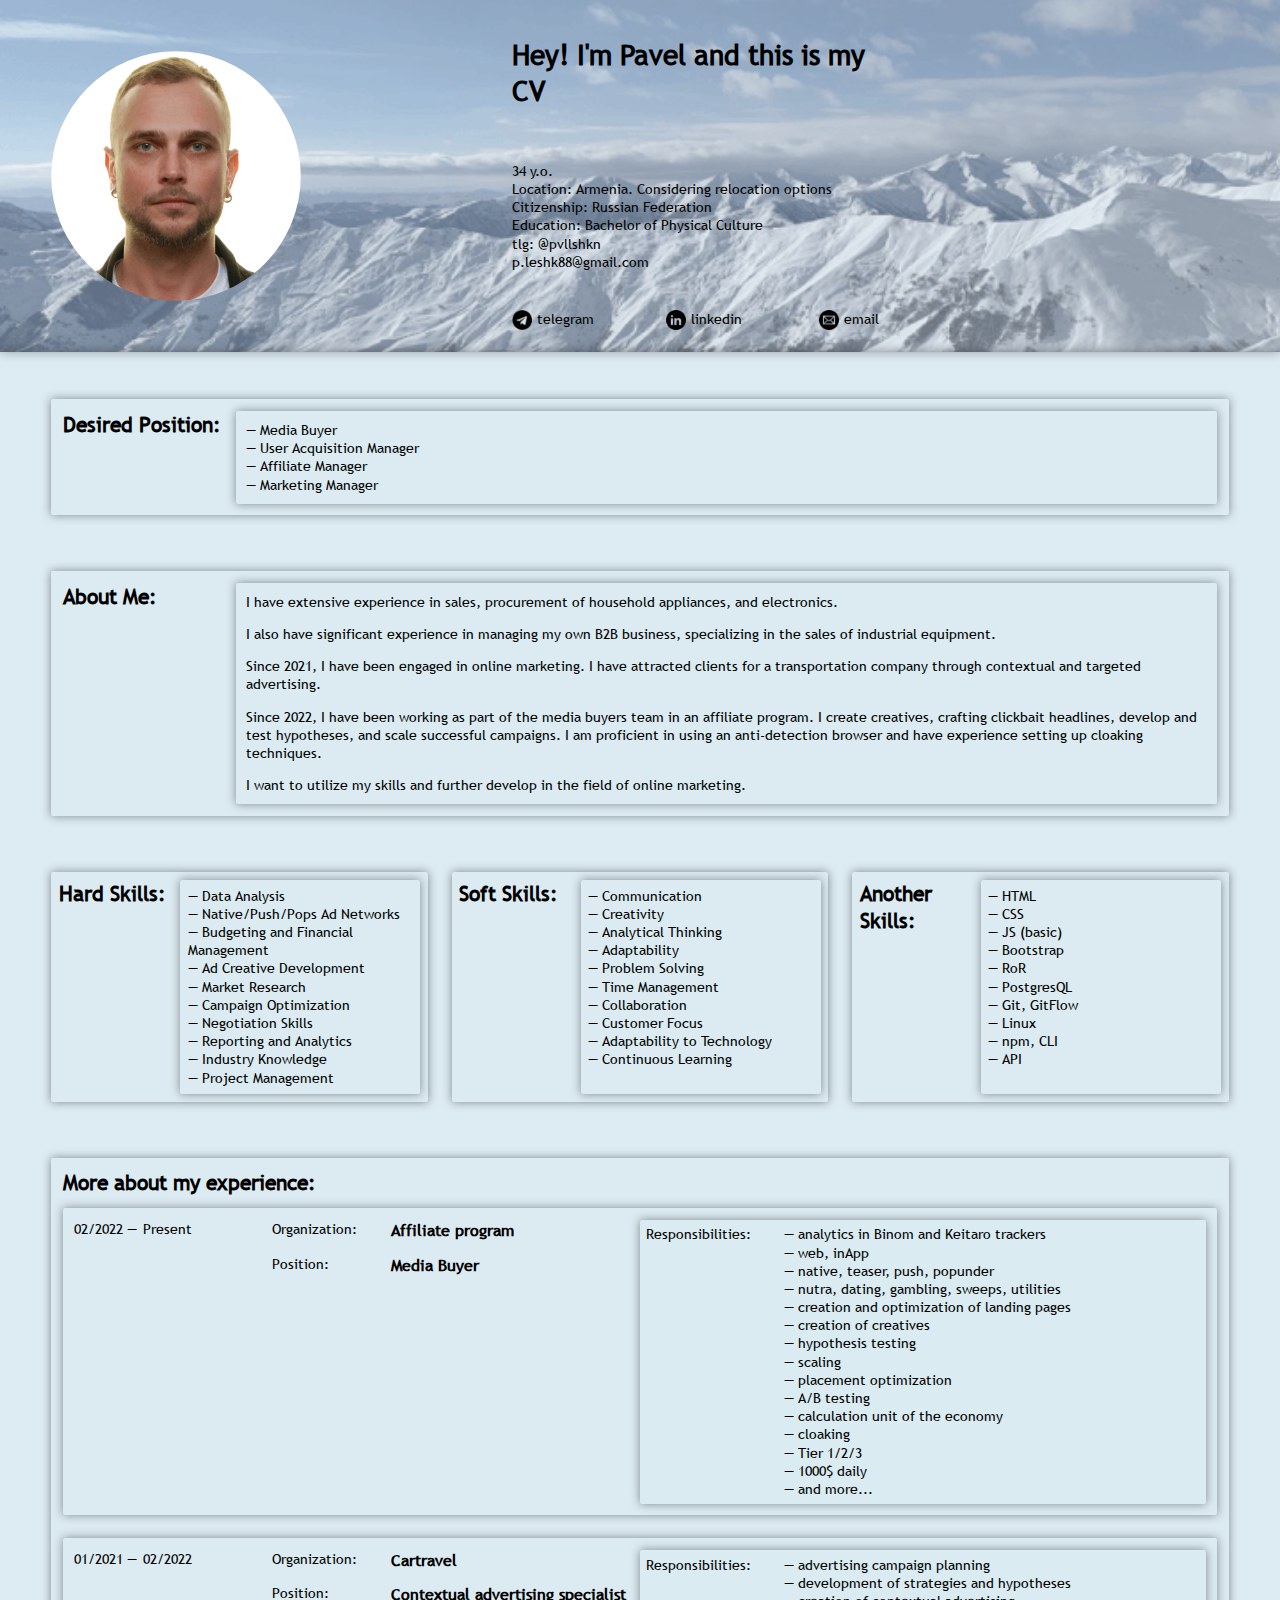
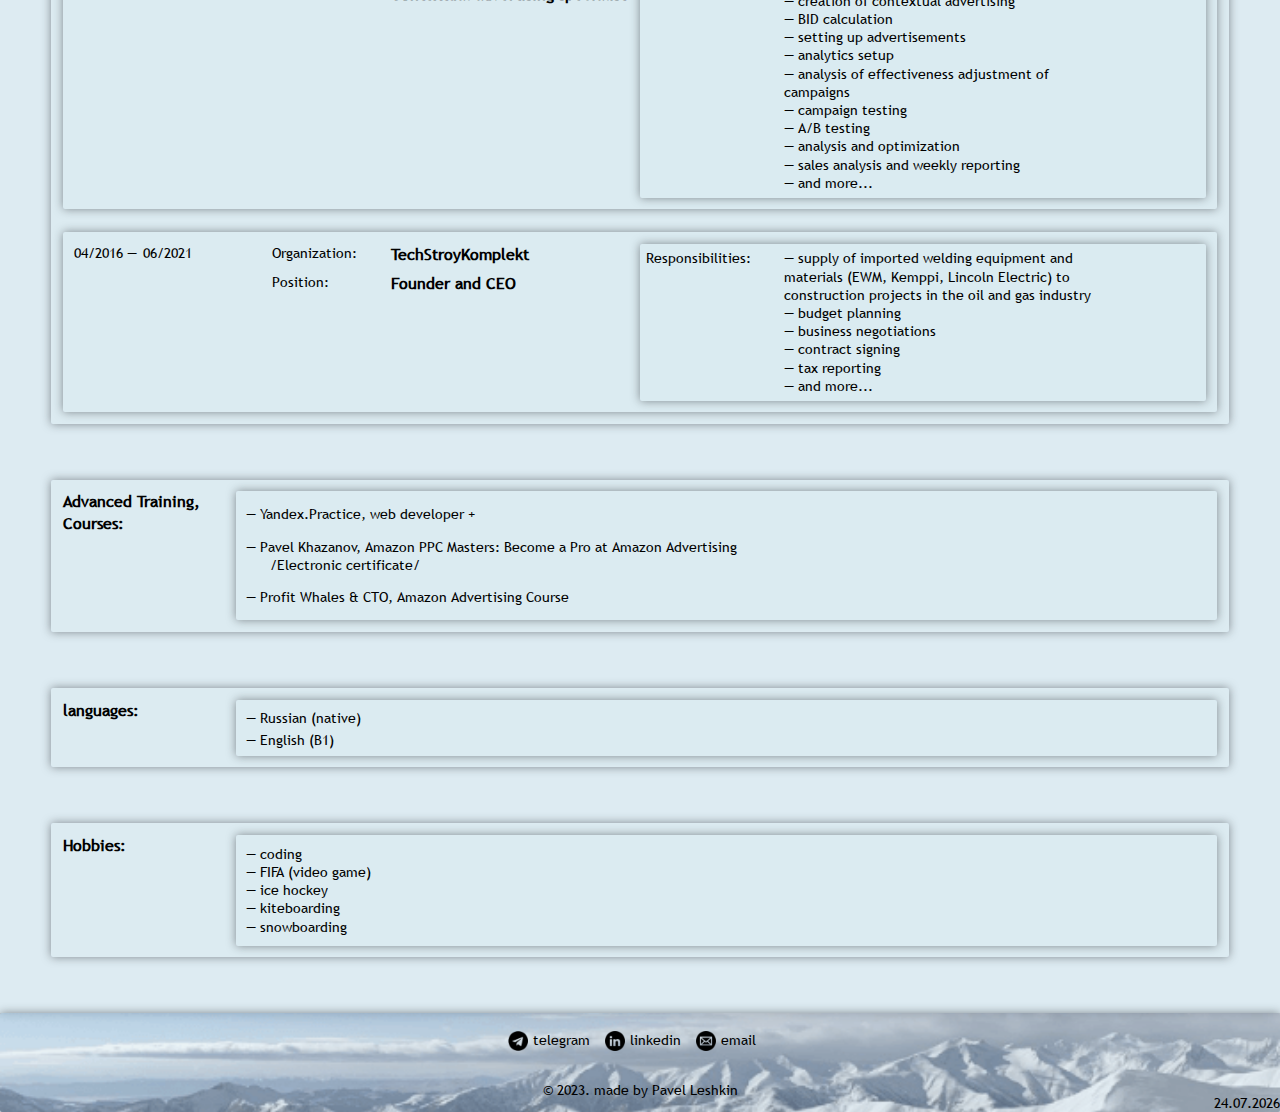
==== commit 15e7b667: "added / for certificate" ====
--- a/index.html
+++ b/index.html
@@ -351,7 +351,7 @@
                     <a class="training_link"
                         href="https://www.udemy.com/certificate/UC-a00df7f3-8e9f-4298-9ca5-bf62d3773123/"
                         target="_blank">
-                        Electronic certificate
+                        /Electronic certificate/
                     </a>
 
                 </div>
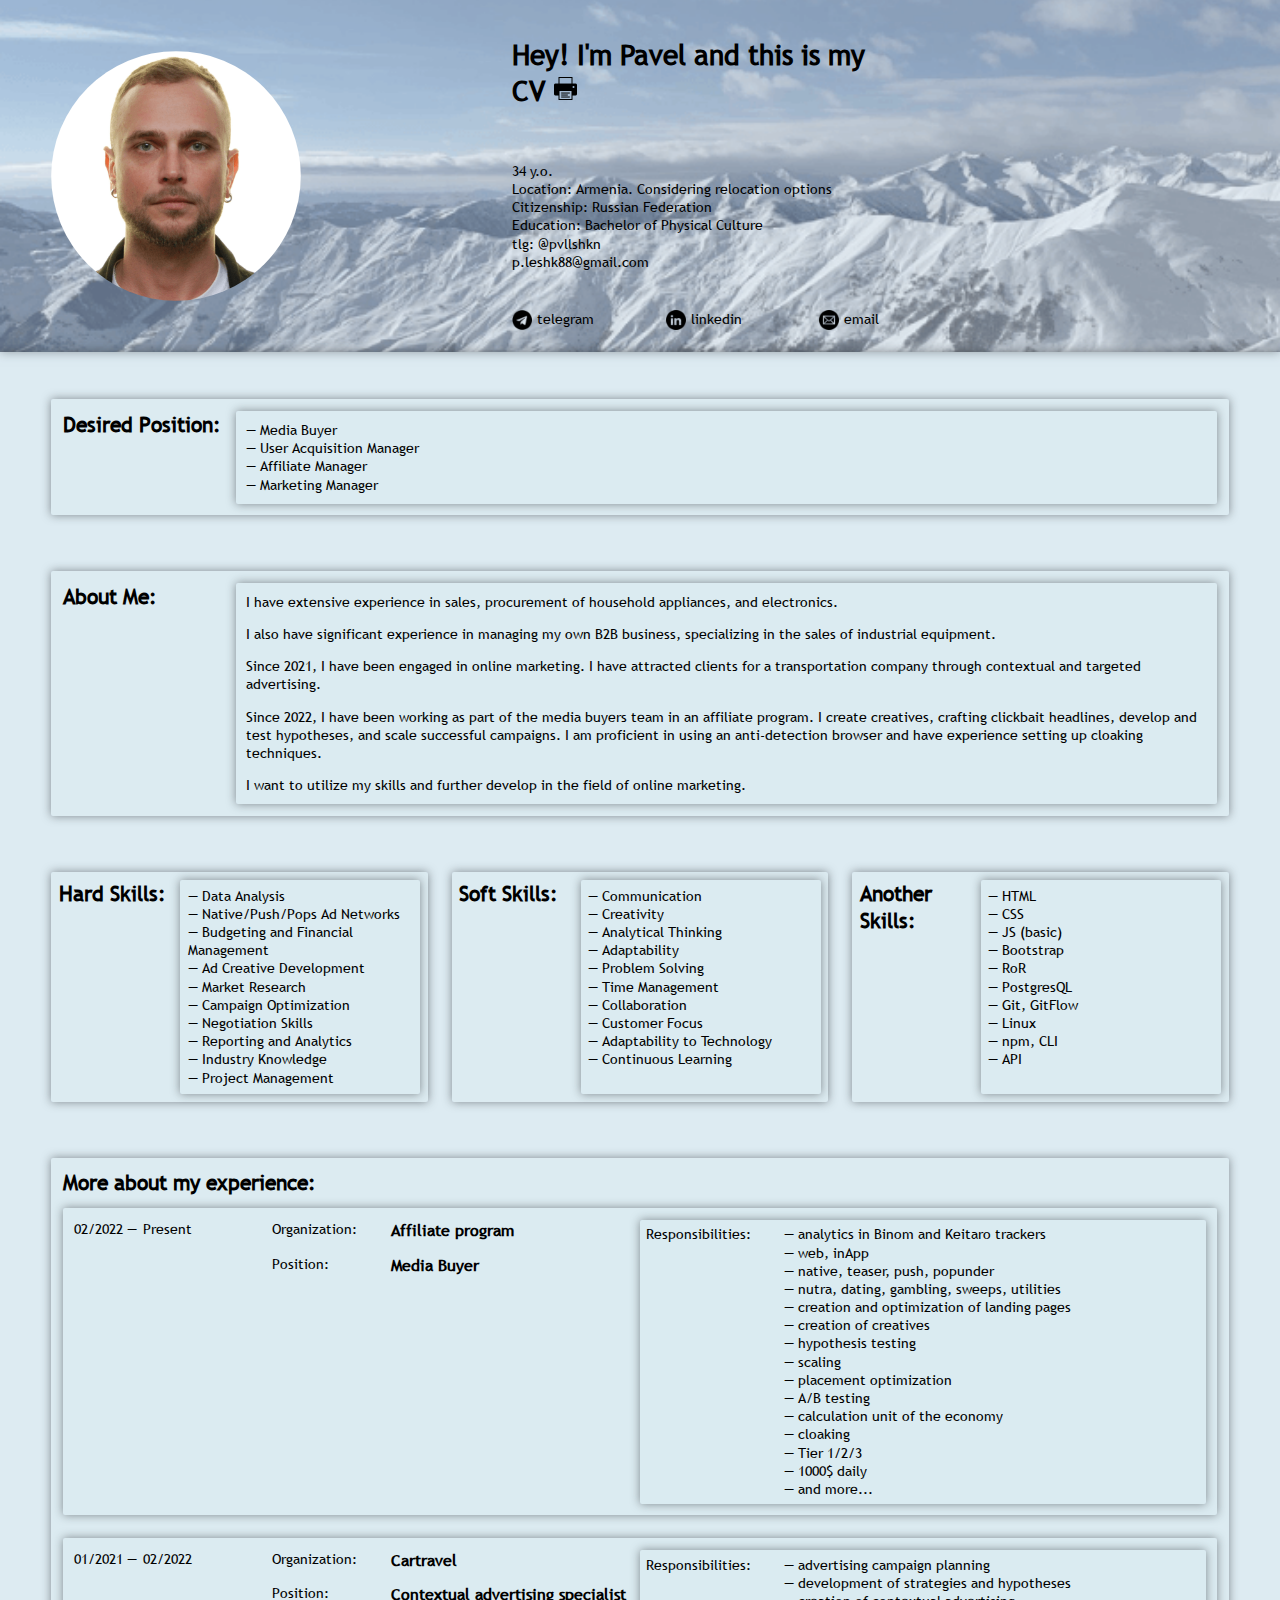
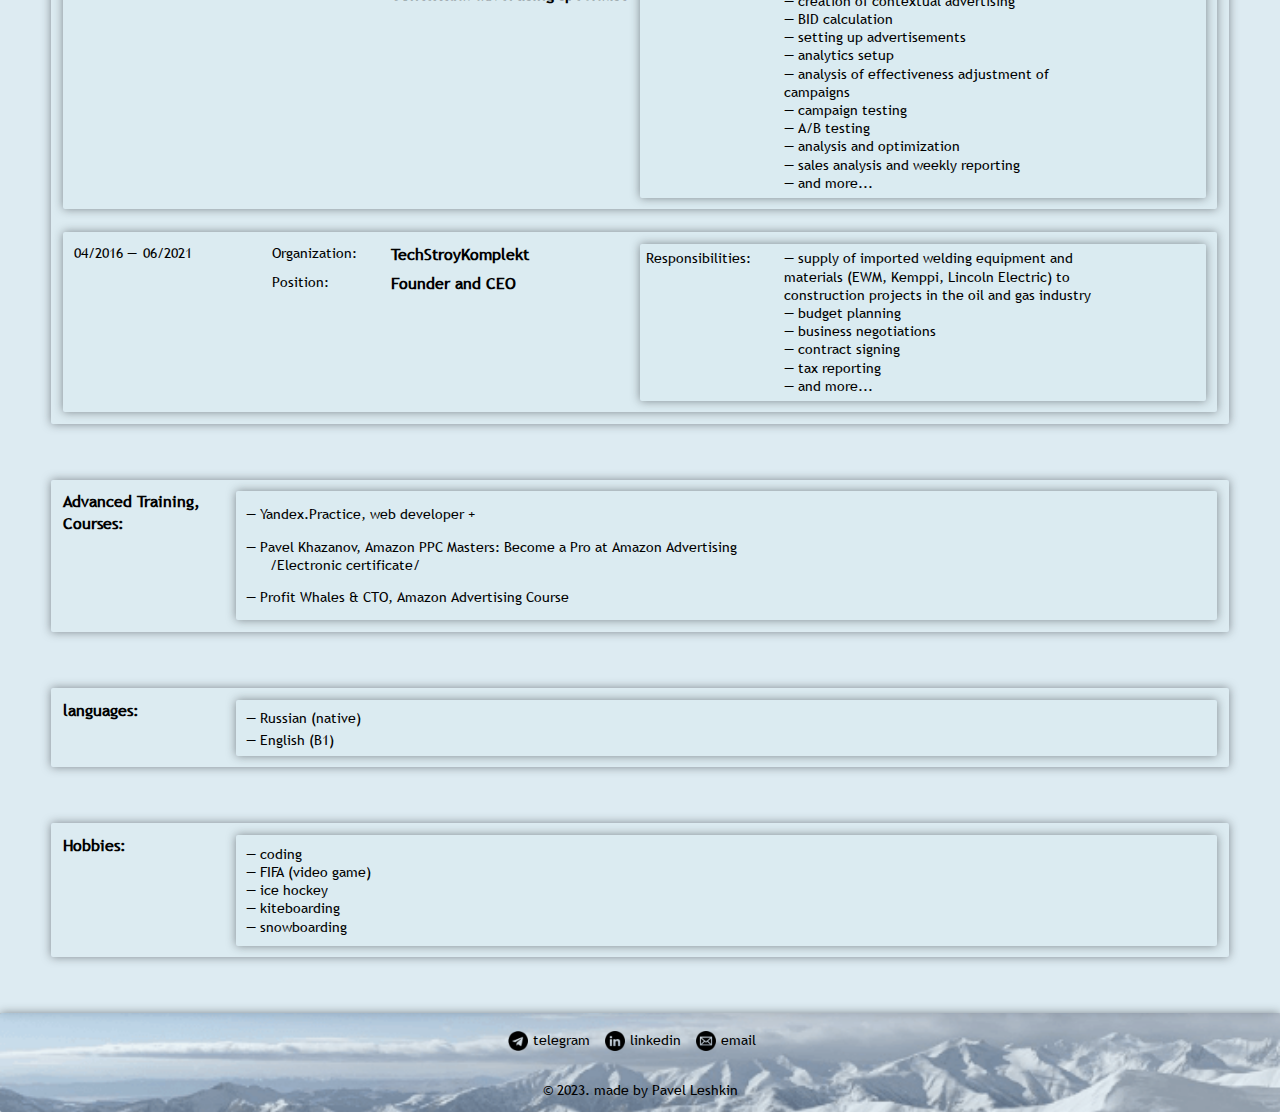
==== commit 477a3ea7: "added print button" ====
--- a/index.html
+++ b/index.html
@@ -6,7 +6,7 @@
     <meta http-equiv="X-UA-Compatible" content="IE=edge">
     <meta name="viewport" content="width=device-width, initial-scale=1.0">
     <title>CV Leshkin Pavel</title>
-    <link type="image/x-icon" href="img/icons8-резюме-100.png"  rel="shortcut icon">
+    <link type="image/x-icon" href="img/icons8-резюме-100.png" rel="shortcut icon">
     <link rel="stylesheet" href="styles/styles.css">
 </head>
 
@@ -18,7 +18,11 @@
 
         <div class="description">
 
-            <h1 class="name">Hey! I'm Pavel and this is my CV</h1>
+            <h1 class="name">Hey! I'm Pavel and this is my CV
+                <a class="print-button">
+                    <img src="img/icons8-печать-25.png">
+                </a>
+            </h1>
 
             <div class="name_description">
 
@@ -77,7 +81,7 @@
             <h2 class="adout_title">About Me:</h2>
 
             <div class="about_description">
-                
+
                 <p>I have extensive experience in sales,
                     procurement of household appliances, and electronics.</p>
                 <p>
@@ -169,7 +173,6 @@
 
         </div>
 
-
         <div class="experience">
 
             <h2 class="experience_title">More about my experience:</h2>
@@ -395,10 +398,6 @@
 
         </div>
 
-
-
-
-
     </section>
 
     <footer class="footer">
@@ -420,15 +419,17 @@
         </div>
 
         <p>&copy; 2023. made by Pavel Leshkin</p>
-        <span class="datetime" id="datetime"></span>
 
     </footer>
 
     <script>
-        var dt = new Date();
-        document.getElementById("datetime").innerHTML = ((("0" + dt.getDate()).slice(-2)) + "." + ("0" + (dt.getMonth() + 1)).slice(-2)) + "." + (dt.getFullYear());
+
+        const printButton = document.querySelector('.print-button');
+        printButton.addEventListener('click', () => {
+            window.print();
+        });
+
     </script>
-
 </body>
 
 </html>--- a/styles/styles.css
+++ b/styles/styles.css
@@ -319,20 +319,13 @@
     flex-direction: column;
     flex-wrap: wrap;
     align-items: center;
+    justify-content: center;
     margin: 0;
     max-width: 100%;
     padding: 1%;
     border-radius: 2px;
     background-color: rgba(218, 234, 242, 0.213);
     box-shadow: 0 0 10px rgba(36, 40, 43, 0.5);
-    position: relative;
-}
-
-.datetime {
-    position: absolute;
-    right: 0;
-    bottom: 0;
-    font-size: 14px;
 }
 
 .footer_links {
@@ -381,6 +374,7 @@
         grid-template-columns: 20% 40%;
         gap: 1em;
     }
+
     .experience_box {
         grid-template-columns: 15% 25% 55%;
     }
@@ -447,7 +441,7 @@
 
     .skills {
         display: flex;
-        flex-direction: column; 
+        flex-direction: column;
     }
 
     .experience_box {
@@ -489,7 +483,7 @@
 }
 
 @media screen and (max-width: 414px) {
-    
+
     .container {
         display: flex;
         flex-direction: column;
@@ -513,4 +507,81 @@
         gap: 1em;
     }
 
+}
+
+
+@media print {
+
+    html,
+    body {
+        height: 297mm;
+        width: 210mm;
+        margin: 10mm 10mm 10mm 10mm;
+        font-size: 14px;
+        padding: 0;
+    }
+
+    .header,
+    .container {
+        width: 210mm;
+        font-size: 14px;
+        padding: 0;
+        margin: 0;
+    }
+
+    h1 {
+        font-size: 24px;
+    }
+
+    h2 {
+        font-size: 20px;
+    }
+
+    h3 {
+        font-size: 18px;
+    }
+
+    p {
+        font-size: 10px;
+    }
+    
+    .print-button,
+    .contact {
+        display: none;
+    }
+
+    *,
+    *:before,
+    *:after,
+    .container,
+    .header,
+    .job,
+    .about,
+    .skills,
+    .skills_box,
+    .experience,
+    .experience_box,
+    .training,
+    .languages,
+    .hobbies,
+    .job_position_text,
+    .about_description,
+    .skills_description,
+    .experience_respons,
+    .training_box,
+    .languages_text,
+    .hobbies_description {
+        color: #000;
+        box-shadow: none;
+        text-shadow: none;
+    }
+
+    .footer {
+        display: none;
+    }
+
+    ul, div {
+		page-break-inside: avoid;
+	}
+
 }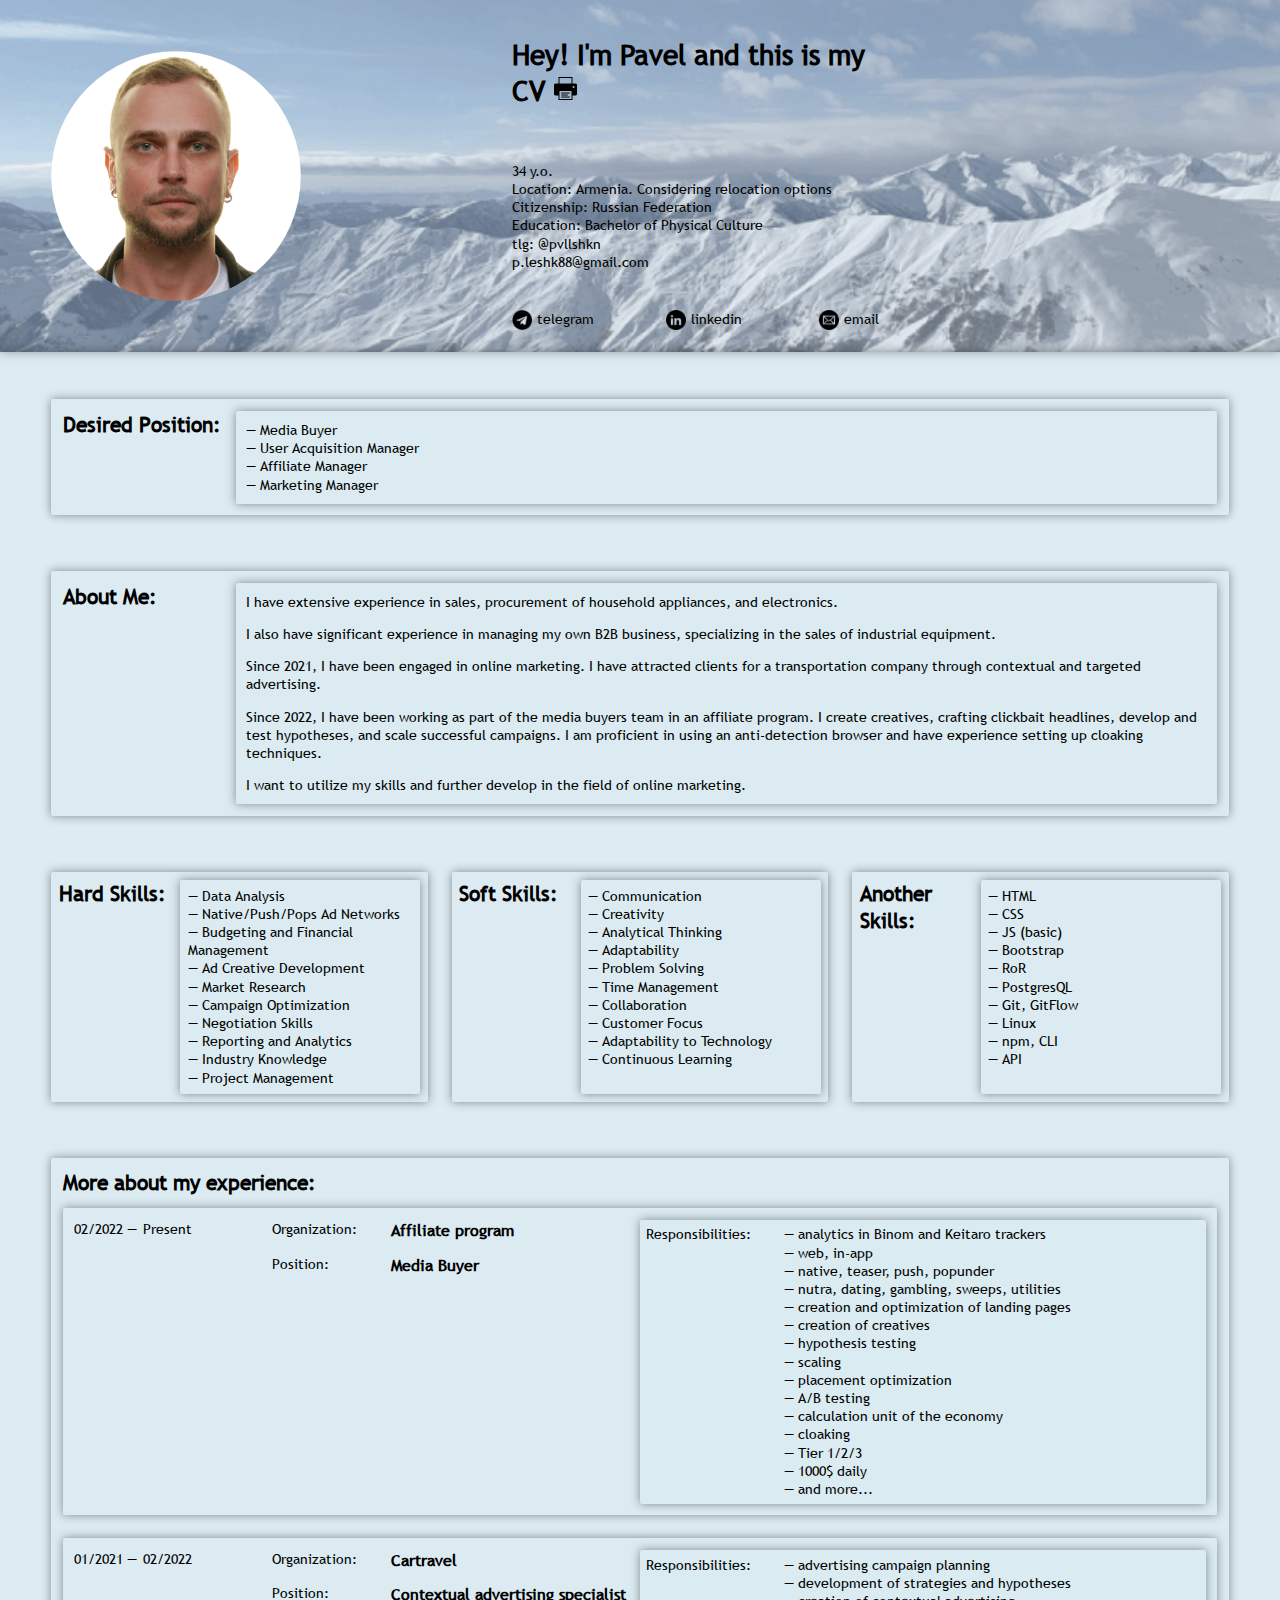
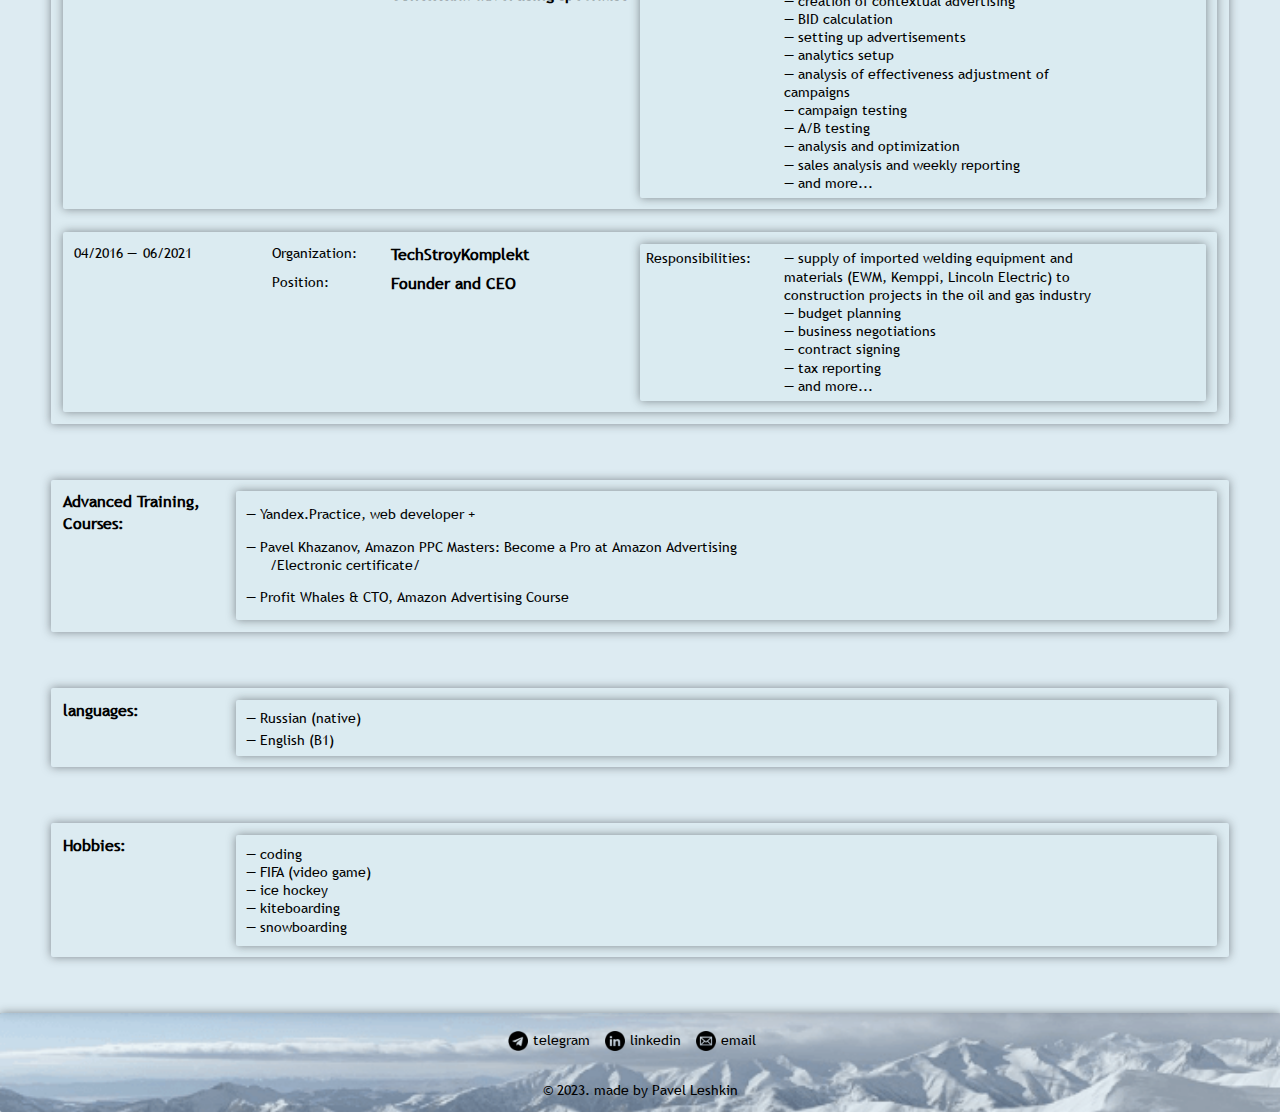
==== commit cb91c8a9: "added edits in-app" ====
--- a/index.html
+++ b/index.html
@@ -211,7 +211,7 @@
                     <div class="experience_respons_text">
 
                         <p>&mdash; analytics in Binom and Keitaro trackers</p>
-                        <p>&mdash; web, inApp</p>
+                        <p>&mdash; web, in-app</p>
                         <p>&mdash; native, teaser, push, popunder</p>
                         <p>&mdash; nutra, dating, gambling, sweeps, utilities</p>
                         <p>&mdash; creation and optimization of landing pages</p>
